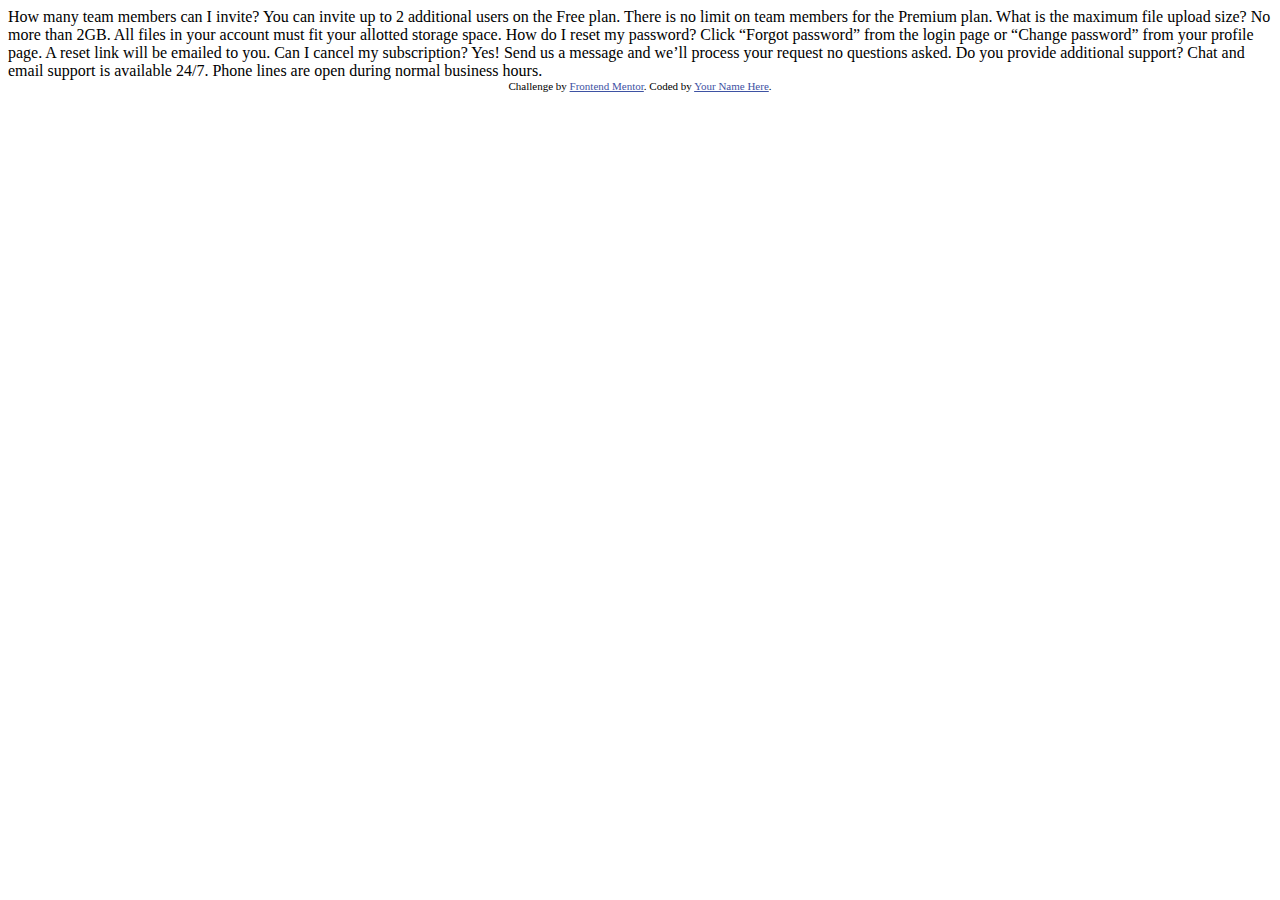
==== faq-accordion-card-main/index.html @ 6e37e17a "faq-accordion initial commit" ====
<!DOCTYPE html>
<html lang="en">
<head>
  <meta charset="UTF-8">
  <meta name="viewport" content="width=device-width, initial-scale=1.0"> <!-- displays site properly based on user's device -->

  <link rel="icon" type="image/png" sizes="32x32" href="./images/favicon-32x32.png">
  
  <title>Frontend Mentor | FAQ Accordion Card</title>

  <!-- Feel free to remove these styles or customise in your own stylesheet 👍 -->
  <style>
    .attribution { font-size: 11px; text-align: center; }
    .attribution a { color: hsl(228, 45%, 44%); }
  </style>
</head>
<body>
  How many team members can I invite?
  You can invite up to 2 additional users on the Free plan. There is no limit on 
  team members for the Premium plan.

  What is the maximum file upload size?
  No more than 2GB. All files in your account must fit your allotted storage space.

  How do I reset my password?
  Click “Forgot password” from the login page or “Change password” from your profile page.
  A reset link will be emailed to you.

  Can I cancel my subscription?
  Yes! Send us a message and we’ll process your request no questions asked.

  Do you provide additional support?
  Chat and email support is available 24/7. Phone lines are open during normal business hours.

  <div class="attribution">
    Challenge by <a href="https://www.frontendmentor.io?ref=challenge" target="_blank">Frontend Mentor</a>. 
    Coded by <a href="#">Your Name Here</a>.
  </div>
</body>
</html>
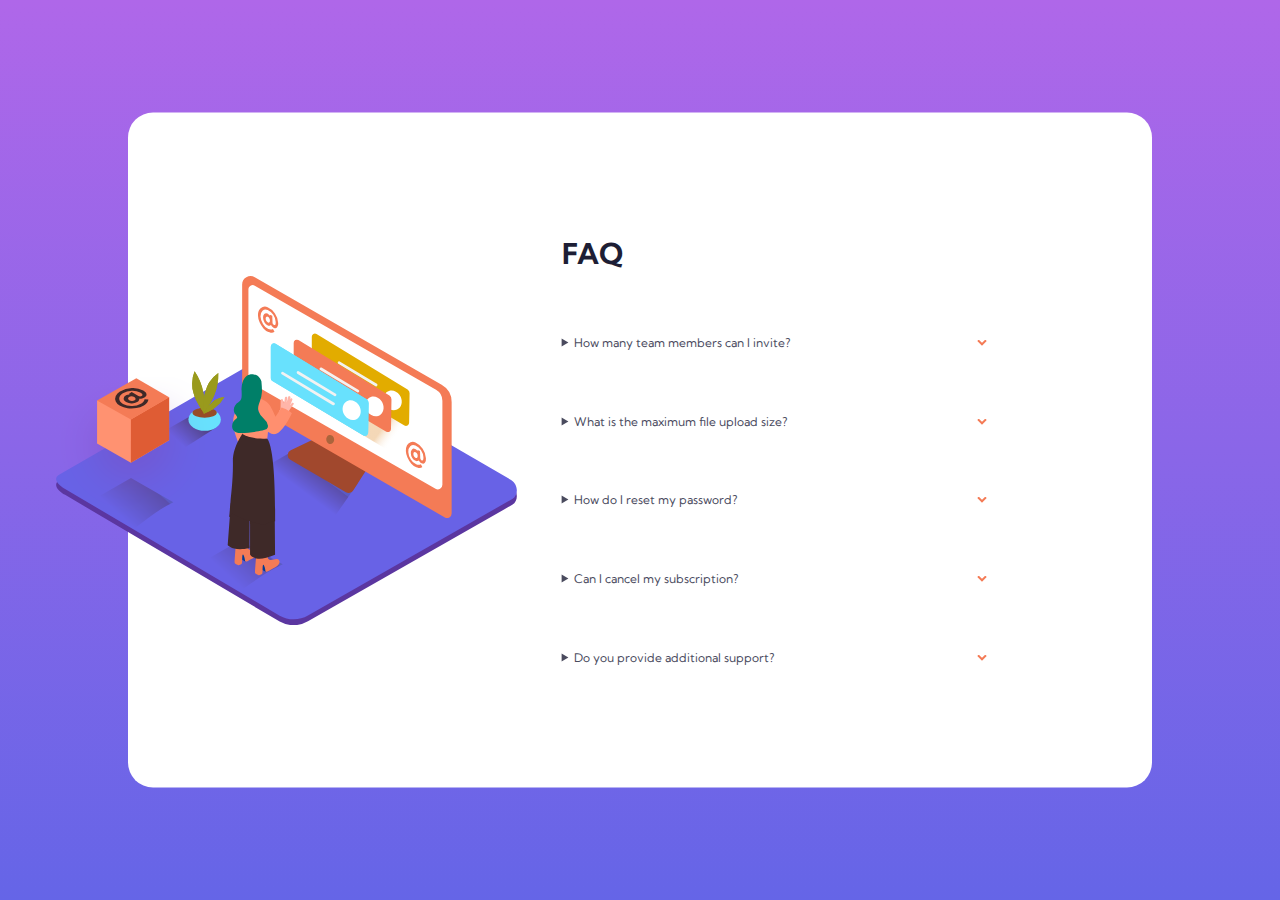
==== commit bdfe208c: "full version of accordion" ====
--- a/faq-accordion-card-main/index.html
+++ b/faq-accordion-card-main/index.html
@@ -1,40 +1,97 @@
 <!DOCTYPE html>
 <html lang="en">
-<head>
-  <meta charset="UTF-8">
-  <meta name="viewport" content="width=device-width, initial-scale=1.0"> <!-- displays site properly based on user's device -->
+  <head>
+    <meta charset="UTF-8" />
+    <meta name="viewport" content="width=device-width, initial-scale=1.0" />
+    <!-- displays site properly based on user's device -->
 
-  <link rel="icon" type="image/png" sizes="32x32" href="./images/favicon-32x32.png">
-  
-  <title>Frontend Mentor | FAQ Accordion Card</title>
+    <link
+      rel="icon"
+      type="image/png"
+      sizes="32x32"
+      href="./images/favicon-32x32.png"
+    />
 
-  <!-- Feel free to remove these styles or customise in your own stylesheet 👍 -->
-  <style>
-    .attribution { font-size: 11px; text-align: center; }
-    .attribution a { color: hsl(228, 45%, 44%); }
-  </style>
-</head>
-<body>
-  How many team members can I invite?
-  You can invite up to 2 additional users on the Free plan. There is no limit on 
-  team members for the Premium plan.
+    <title>Frontend Mentor | FAQ Accordion Card</title>
 
-  What is the maximum file upload size?
-  No more than 2GB. All files in your account must fit your allotted storage space.
+    <!-- Feel free to remove these styles or customise in your own stylesheet 👍 -->
+    <style>
+      .attribution {
+        font-size: 11px;
+        text-align: center;
+        display: none;
+      }
+      .attribution a {
+        color: hsl(228, 45%, 44%);
+      }
+    </style>
 
-  How do I reset my password?
-  Click “Forgot password” from the login page or “Change password” from your profile page.
-  A reset link will be emailed to you.
+    <link rel="stylesheet" href="./css/style.css" />
+  </head>
+  <body>
+    <section class="faq-element">
+      <div class="image-container">
+        <img
+          class="woman-illustration"
+          src="./images/illustration-woman-online-desktop.svg"
+          alt="woman illustration"
+        />
+        <img
+          class="box-illustration"
+          src="./images/illustration-box-desktop.svg"
+          alt="illustration box"
+        />
+      </div>
 
-  Can I cancel my subscription?
-  Yes! Send us a message and we’ll process your request no questions asked.
+      <div class="accordion">
+        <h3 class="accordion__title">FAQ</h3>
+        <details class="accordion__item">
+          <summary>How many team members can I invite?</summary>
+          <p>
+            You can invite up to 2 additional users on the Free plan. There is
+            no limit on team members for the Premium plan.
+          </p>
+        </details>
 
-  Do you provide additional support?
-  Chat and email support is available 24/7. Phone lines are open during normal business hours.
+        <details class="accordion__item">
+          <summary>What is the maximum file upload size?</summary>
+          <p>
+            No more than 2GB. All files in your account must fit your allotted
+            storage space.
+          </p>
+        </details>
 
-  <div class="attribution">
-    Challenge by <a href="https://www.frontendmentor.io?ref=challenge" target="_blank">Frontend Mentor</a>. 
-    Coded by <a href="#">Your Name Here</a>.
-  </div>
-</body>
-</html>+        <details class="accordion__item">
+          <summary>How do I reset my password?</summary>
+          <p>
+            Click “Forgot password” from the login page or “Change password”
+            from your profile page. A reset link will be emailed to you.
+          </p>
+        </details>
+
+        <details class="accordion__item">
+          <summary>Can I cancel my subscription?</summary>
+          <p>
+            Yes! Send us a message and we’ll process your request no questions
+            asked.
+          </p>
+        </details>
+
+        <details class="accordion__item">
+          <summary>Do you provide additional support?</summary>
+          <p>
+            Chat and email support is available 24/7. Phone lines are open
+            during normal business hours.
+          </p>
+        </details>
+      </div>
+    </section>
+
+    <div class="attribution">
+      Challenge by
+      <a href="https://www.frontendmentor.io?ref=challenge" target="_blank"
+        >Frontend Mentor</a
+      >. Coded by <a href="#">Your Name Here</a>.
+    </div>
+  </body>
+</html>
--- a/faq-accordion-card-main/css/style.css
+++ b/faq-accordion-card-main/css/style.css
@@ -0,0 +1,189 @@
+@import url("https://fonts.googleapis.com/css2?family=Kumbh+Sans:wght@400;700&display=swap");
+* {
+  margin: 0;
+  padding: 0;
+  -webkit-box-sizing: border-box;
+          box-sizing: border-box;
+}
+
+body {
+  width: 100vw;
+  height: 100vh;
+  background: -webkit-gradient(linear, left top, left bottom, from(#af67e9), to(#6565e7));
+  background: linear-gradient(180deg, #af67e9, #6565e7);
+  font-size: 12px;
+  font-family: "Kumbh Sans", sans-serif;
+}
+
+.faq-element {
+  position: relative;
+  width: 80vw;
+  height: 75vh;
+  background-color: #fff;
+  top: 50%;
+  left: 50%;
+  -webkit-transform: translate(-50%, -50%);
+          transform: translate(-50%, -50%);
+  border-radius: 25px;
+}
+
+.faq-element .image-container img {
+  position: absolute;
+}
+
+.faq-element .image-container img.woman-illustration {
+  width: 50%;
+  top: -13%;
+  left: 50%;
+  -webkit-transform: translateX(-50%);
+          transform: translateX(-50%);
+  z-index: 1;
+}
+
+.faq-element .image-container img.box-illustration {
+  width: 20%;
+  top: -5%;
+  left: 35%;
+  -webkit-transform: translateX(-50%);
+          transform: translateX(-50%);
+  z-index: 2;
+}
+
+@media (min-width: 425px) {
+  .faq-element .image-container img.woman-illustration {
+    top: -15%;
+  }
+  .faq-element .image-container img.box-illustration {
+    top: -5%;
+  }
+}
+
+@media (min-width: 500px) {
+  .faq-element .image-container img.woman-illustration {
+    top: -20%;
+  }
+  .faq-element .image-container img.box-illustration {
+    top: -10%;
+  }
+}
+
+@media (min-width: 700px) {
+  .faq-element .image-container img.woman-illustration {
+    width: 25%;
+    top: 50%;
+    left: -13%;
+    -webkit-transform: translateY(-50%);
+            transform: translateY(-50%);
+  }
+  .faq-element .image-container img.box-illustration {
+    width: 10%;
+    top: 50%;
+    left: -13%;
+    -webkit-transform: translateY(-50%);
+            transform: translateY(-50%);
+  }
+}
+
+@media (min-width: 1024px) {
+  .faq-element .image-container img.woman-illustration {
+    width: 45%;
+    top: 50%;
+    left: -7%;
+    -webkit-transform: translateY(-50%);
+            transform: translateY(-50%);
+  }
+  .faq-element .image-container img.box-illustration {
+    width: 15%;
+    top: 50%;
+    left: -7%;
+    -webkit-transform: translateY(-50%);
+            transform: translateY(-50%);
+  }
+}
+
+.faq-element .accordion {
+  position: absolute;
+  top: 50%;
+  -webkit-transform: translateY(-50%);
+          transform: translateY(-50%);
+  height: 80%;
+  width: 100%;
+  padding: 1.5rem;
+  display: -webkit-box;
+  display: -ms-flexbox;
+  display: flex;
+  -webkit-box-orient: vertical;
+  -webkit-box-direction: normal;
+      -ms-flex-direction: column;
+          flex-direction: column;
+  -ms-flex-pack: distribute;
+      justify-content: space-around;
+}
+
+.faq-element .accordion .accordion__title {
+  font-size: 1.8rem;
+  text-align: center;
+  color: #1d1e35;
+}
+
+@media (min-width: 700px) {
+  .faq-element .accordion .accordion__title {
+    text-align: left;
+  }
+}
+
+.faq-element .accordion .accordion__item {
+  position: relative;
+  color: #4a4b5e;
+  cursor: pointer;
+}
+
+.faq-element .accordion .accordion__item p {
+  margin-top: 10px;
+}
+
+.faq-element .accordion .accordion__item summary::-webkit-details-marker {
+  display: none;
+}
+
+.faq-element .accordion .accordion__item summary:after {
+  content: url(../images/icon-arrow-down.svg);
+  position: absolute;
+  color: #696f7c;
+  right: -3%;
+  top: 0;
+}
+
+.faq-element .accordion .accordion__item:hover {
+  color: #f47c57;
+}
+
+.faq-element .accordion .accordion__item[open] summary {
+  font-weight: 700;
+  color: #1d1e35;
+}
+
+.faq-element .accordion .accordion__item[open] summary:after {
+  -webkit-transform: rotate(180deg);
+          transform: rotate(180deg);
+}
+
+.faq-element .accordion .accordion__item[open] p {
+  font-weight: 400;
+  color: #787887;
+}
+
+@media (min-width: 700px) {
+  .faq-element .accordion {
+    left: 15%;
+    width: 70%;
+  }
+}
+
+@media (min-width: 1024px) {
+  .faq-element .accordion {
+    left: 40%;
+    width: 45%;
+  }
+}
+/*# sourceMappingURL=style.css.map */